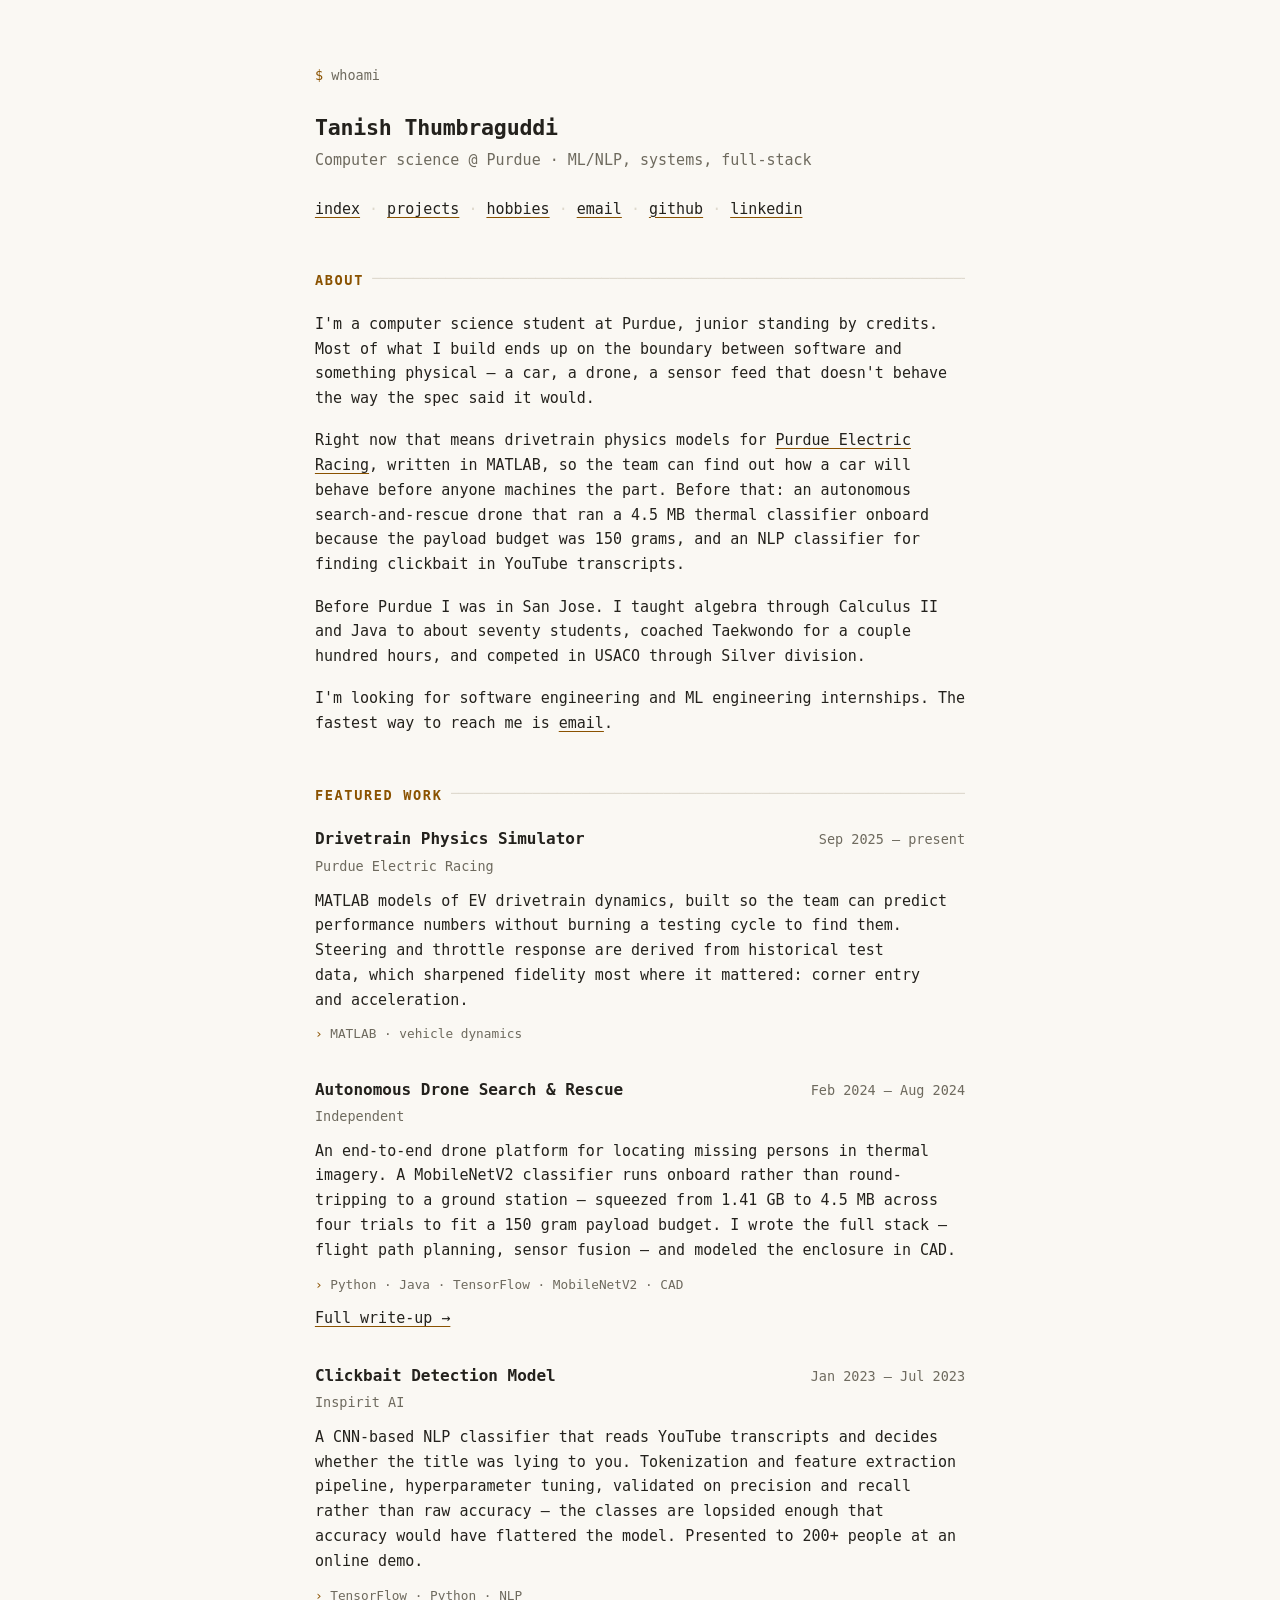
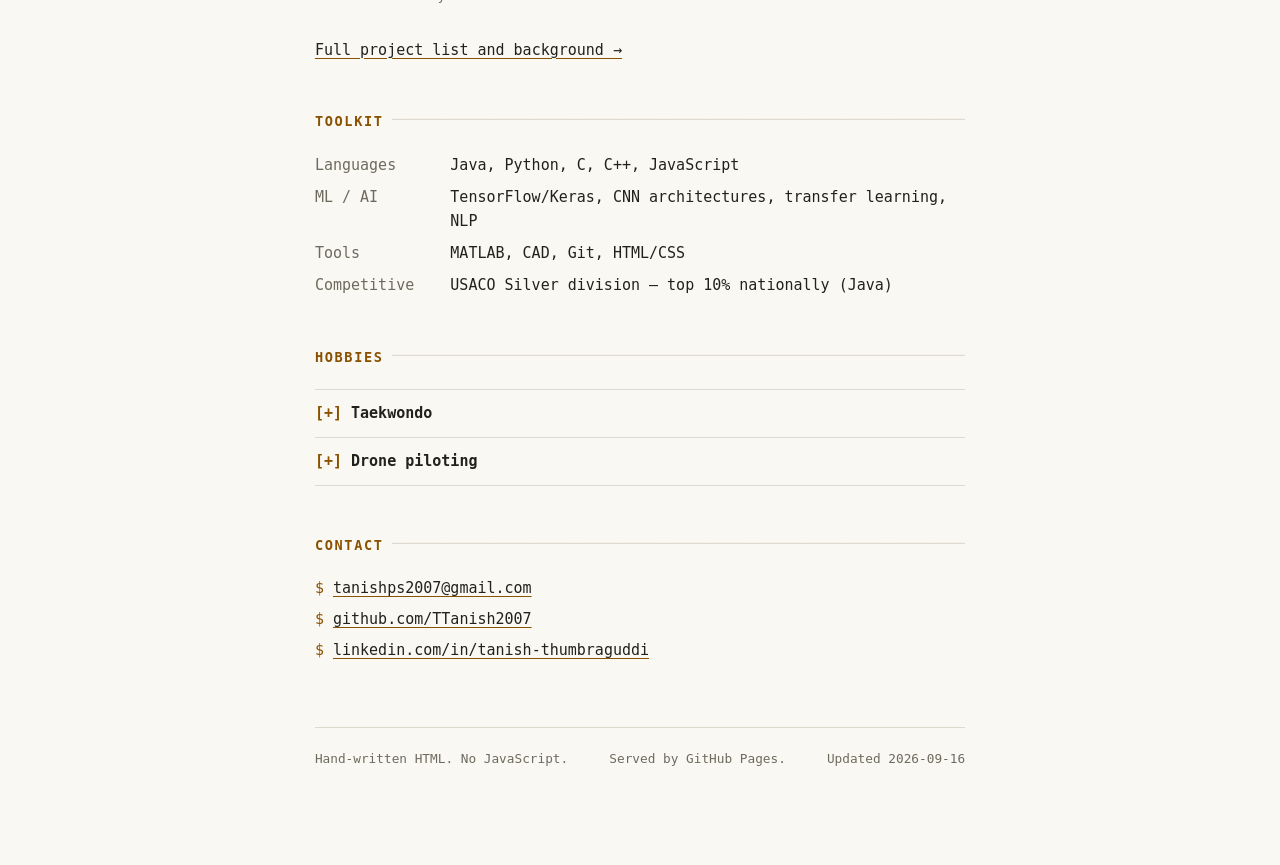
==== index.html @ 8926b072 "Add two drone clips to the Hobbies fold Santa Monica Pier at night and Chico Dam, transcoded from th" ====
<!doctype html>
<html lang="en">
<head>
<meta charset="utf-8">
<meta name="viewport" content="width=device-width, initial-scale=1">
<title>Tanish Thumbraguddi</title>
<meta name="description" content="Computer science student at Purdue. ML/NLP, systems, and full-stack work.">
<meta name="author" content="Tanish Thumbraguddi">
<link rel="stylesheet" href="style.css">
<link rel="icon" href="data:image/svg+xml,<svg xmlns='http://www.w3.org/2000/svg' viewBox='0 0 16 16'><text y='13' font-size='13' font-family='monospace'>%3E</text></svg>">

<meta property="og:type" content="website">
<meta property="og:title" content="Tanish Thumbraguddi">
<meta property="og:description" content="Computer science student at Purdue. ML/NLP, systems, and full-stack work.">
</head>

<body>
<div class="page">

  <p class="prompt"><span class="sigil">$</span> whoami</p>

  <header>
    <h1>Tanish Thumbraguddi</h1>
    <p class="tagline">Computer science @ Purdue &middot; ML/NLP, systems, full-stack</p>

    <nav aria-label="Main">
      <ul>
        <li><a href="/" aria-current="page">index</a></li>
        <li><a href="/projects.html">projects</a></li>
        <li><a href="/#hobbies">hobbies</a></li>
        <li><a href="mailto:tanishps2007@gmail.com">email</a></li>
        <li><a href="https://github.com/TTanish2007" rel="me noopener">github</a></li>
        <li><a href="https://www.linkedin.com/in/tanish-thumbraguddi/" rel="me noopener">linkedin</a></li>
      </ul>
    </nav>
  </header>

  <main>

    <h2>About</h2>

    <p>
      I'm a computer science student at Purdue, junior standing by credits. Most of
      what I build ends up on the boundary between software and something physical —
      a car, a drone, a sensor feed that doesn't behave the way the spec said it would.
    </p>

    <p>
      Right now that means drivetrain physics models for
      <a href="https://purdueelectricracing.com/" rel="noopener">Purdue Electric Racing</a>,
      written in MATLAB, so the team can find out how a car will behave before anyone
      machines the part. Before that: an autonomous search-and-rescue drone that ran a
      4.5&nbsp;MB thermal classifier onboard because the payload budget was 150 grams,
      and an NLP classifier for finding clickbait in YouTube transcripts.
    </p>

    <p>
      Before Purdue I was in San Jose. I taught algebra through Calculus&nbsp;II and Java
      to about seventy students, coached Taekwondo for a couple hundred hours, and
      competed in USACO through Silver division.
    </p>

    <p>
      I'm looking for software engineering and ML engineering internships.
      The fastest way to reach me is
      <a href="mailto:tanishps2007@gmail.com">email</a>.
    </p>

    <h2 id="work">Featured work</h2>

    <div class="entry">
      <div class="entry-head">
        <h3>Drivetrain Physics Simulator</h3>
        <span class="entry-meta"><time datetime="2025-09">Sep 2025</time> &ndash; present</span>
      </div>
      <p class="entry-where">Purdue Electric Racing</p>
      <p>
        MATLAB models of EV drivetrain dynamics, built so the team can predict
        performance numbers without burning a testing cycle to find them. Steering and
        throttle response are derived from historical test data, which sharpened
        fidelity most where it mattered: corner entry and acceleration.
      </p>
      <p class="stack">MATLAB &middot; vehicle dynamics</p>
    </div>

    <div class="entry">
      <div class="entry-head">
        <h3>Autonomous Drone Search &amp; Rescue</h3>
        <span class="entry-meta"><time datetime="2024-02">Feb 2024</time> &ndash; <time datetime="2024-08">Aug 2024</time></span>
      </div>
      <p class="entry-where">Independent</p>
      <p>
        An end-to-end drone platform for locating missing persons in thermal imagery.
        A MobileNetV2 classifier runs onboard rather than round-tripping to a ground
        station — squeezed from 1.41 GB to 4.5 MB across four trials to fit a 150
        gram payload budget. I wrote the full
        stack — flight path planning, sensor fusion — and modeled the enclosure in CAD.
      </p>
      <p class="stack">Python &middot; Java &middot; TensorFlow &middot; MobileNetV2 &middot; CAD</p>
      <p><a href="/drone.html">Full write-up &rarr;</a></p>
    </div>

    <div class="entry">
      <div class="entry-head">
        <h3>Clickbait Detection Model</h3>
        <span class="entry-meta"><time datetime="2023-01">Jan 2023</time> &ndash; <time datetime="2023-07">Jul 2023</time></span>
      </div>
      <p class="entry-where">Inspirit AI</p>
      <p>
        A CNN-based NLP classifier that reads YouTube transcripts and decides whether
        the title was lying to you. Tokenization and feature extraction pipeline,
        hyperparameter tuning, validated on precision and recall rather than raw
        accuracy — the classes are lopsided enough that accuracy would have flattered
        the model. Presented to 200+ people at an online demo.
      </p>
      <p class="stack">TensorFlow &middot; Python &middot; NLP</p>
    </div>

    <p><a href="/projects.html">Full project list and background &rarr;</a></p>

    <h2>Toolkit</h2>

    <dl class="spec">
      <dt>Languages</dt>
      <dd>Java, Python, C, C++, JavaScript</dd>

      <dt>ML / AI</dt>
      <dd>TensorFlow/Keras, CNN architectures, transfer learning, NLP</dd>

      <dt>Tools</dt>
      <dd>MATLAB, CAD, Git, HTML/CSS</dd>

      <dt>Competitive</dt>
      <dd>USACO Silver division &mdash; top 10% nationally (Java)</dd>
    </dl>

    <h2 id="hobbies">Hobbies</h2>

    <details class="fold">
      <summary>Taekwondo</summary>
      <div class="fold-body">
        <p>
          Coached at Vision Martial Arts &mdash; technique instruction and belt
          assessments for 120+ students, around 200 hours on the mat.
        </p>
        <p class="fold-meta">
          Vision Martial Arts &middot;
          <time datetime="2023-09">Sep 2023</time> &ndash;
          <time datetime="2024-01">Jan 2024</time>
        </p>

        <!-- Photo goes here. Drop a web-sized image in assets/ and use:
        <figure>
          <img src="assets/taekwondo.jpg" width="800" height="600" loading="lazy"
               alt="">
        </figure>
        Add a real alt description. Resize to ~800px wide before committing. -->

      </div>
    </details>

    <details class="fold">
      <summary>Drone piloting</summary>
      <div class="fold-body">
        <p>
          I hold an <strong>FAA TRUST</strong> certificate — the Recreational UAS
          Safety Test, which is what US law requires before you fly recreationally.
          Mostly I fly for the footage.
        </p>
        <p>
          It also fed straight into the
          <a href="/drone.html">search-and-rescue payload</a>. Knowing what a drone
          actually does in the air — how it drifts, how quickly a battery goes, how
          much weight changes the handling — made the 150 gram limit on that project
          a real constraint rather than a number in a spec.
        </p>

        <figure>
          <video controls preload="none" playsinline
                 poster="assets/flight-pier.jpg" width="1280" height="720">
            <source src="assets/flight-pier.mp4" type="video/mp4">
            Your browser can't play this video.
            <a href="assets/flight-pier.mp4">Download it instead</a>.
          </video>
          <figcaption>Santa Monica Pier, after dark.</figcaption>
        </figure>

        <figure>
          <video controls preload="none" playsinline
                 poster="assets/flight-reservoir.jpg" width="1280" height="720">
            <source src="assets/flight-reservoir.mp4" type="video/mp4">
            Your browser can't play this video.
            <a href="assets/flight-reservoir.mp4">Download it instead</a>.
          </video>
          <figcaption>Chico Dam &mdash; spillway, then up to the reservoir.</figcaption>
        </figure>

      </div>
    </details>

    <h2>Contact</h2>

    <ul class="bare">
      <li><a href="mailto:tanishps2007@gmail.com">tanishps2007@gmail.com</a></li>
      <li><a href="https://github.com/TTanish2007" rel="me noopener">github.com/TTanish2007</a></li>
      <li><a href="https://www.linkedin.com/in/tanish-thumbraguddi/" rel="me noopener">linkedin.com/in/tanish-thumbraguddi</a></li>
    </ul>

  </main>

  <footer>
    <span>Hand-written HTML. No JavaScript.</span>
    <span>Served by GitHub Pages.</span>
    <span>Updated <time datetime="2026-09-16">2026-09-16</time></span>
  </footer>

</div>
</body>
</html>
---- style.css ----
/* ==================================================================
   tanish thumbraguddi — personal site
   hand-written css. no framework, no build step, no javascript.

   layout notes:
   the whole thing is a fixed character-width column (--measure).
   because the font is monospace, every line wraps on the same
   character boundary, so the page reads like a text file. that
   is the one genuinely good thing about a monospace layout and
   it is worth not breaking. keep all widths in ch units.
   ================================================================== */

:root {
  --bg:      #100f0d;
  --fg:      #d7d3c8;
  --dim:     #7c776b;
  --rule:    #2b2824;
  --accent:  #e0a458;
  --measure: 72ch;
}

/* amber-on-dark by default, paper in light mode. supporting both is
   cheap and it is the difference between a site someone tuned and a
   site someone generated. */
@media (prefers-color-scheme: light) {
  :root {
    --bg:     #faf8f3;
    --fg:     #23211c;
    --dim:    #6e6a5e;
    --rule:   #ded9cd;
    --accent: #8a5200;
  }
}

*,
*::before,
*::after { box-sizing: border-box; }

html {
  /* stop ios from inflating text in landscape and wrecking the grid */
  -webkit-text-size-adjust: 100%;
}

body {
  margin: 0;
  padding: 4rem 2ch 6rem;
  background: var(--bg);
  color: var(--fg);
  font-family: ui-monospace, SFMono-Regular, "SF Mono", Menlo, Consolas,
               "DejaVu Sans Mono", "Liberation Mono", monospace;
  font-size: 15px;
  line-height: 1.65;
  font-variant-ligatures: none;
}

.page {
  max-width: var(--measure);
  margin: 0 auto;
}

/* ---- prompt line ------------------------------------------------ */
/* used exactly once, at the top of the page. it is a label, not a
   simulation: nothing types itself, nothing blinks, you cannot enter
   commands into it. the moment it pretends to be interactive it stops
   being a design and starts being a costume. */

.prompt {
  color: var(--dim);
  margin: 0 0 1.75rem;
  font-size: 0.9em;
}

.prompt .sigil { color: var(--accent); }

/* ---- header ----------------------------------------------------- */

header h1 {
  font-size: 1.35rem;
  font-weight: 700;
  line-height: 1.3;
  margin: 0;
  letter-spacing: -0.01em;
}

.tagline {
  color: var(--dim);
  margin: 0.35rem 0 0;
}

nav {
  margin: 1.5rem 0 0;
}

nav a + a { margin-left: 0;}

nav ul {
  list-style: none;
  margin: 0;
  padding: 0;
  display: flex;
  flex-wrap: wrap;
  gap: 0 1ch;
}

nav li:not(:last-child)::after {
  content: "·";
  color: var(--rule);
  margin-left: 1ch;
}

nav [aria-current="page"] {
  color: var(--fg);
  text-decoration-color: var(--accent);
}

/* ---- section rules ---------------------------------------------- */
/* a heading followed by dashes that run to the end of the column.
   the dashes are real characters clipped by overflow, so they land on
   the monospace grid instead of floating above it like a css border. */

/* Anchored headings (#hobbies, #work) shouldn't land flush against the
   top of the viewport when jumped to. */
h2[id] { scroll-margin-top: 2rem; }

h2 {
  display: flex;
  align-items: baseline;
  gap: 1ch;
  margin: 3rem 0 1.25rem;
  font-size: 0.85rem;
  font-weight: 700;
  letter-spacing: 0.12em;
  text-transform: uppercase;
  color: var(--accent);
  /* The heading text is an anonymous flex item, so it can't be given
     flex-shrink:0 directly. Without nowrap the dashes win the space
     fight and a two-word heading breaks across lines, stranding the
     second word underneath the rule. */
  white-space: nowrap;
}

h2::after {
  content: "────────────────────────────────────────────────────────────────────────────────";
  flex: 1 1 auto;
  min-width: 0;
  overflow: hidden;
  white-space: nowrap;
  color: var(--rule);
  letter-spacing: 0;
  /* nudge the dashes onto the cap-height of the heading text */
  transform: translateY(-0.15em);
}

h3 {
  font-size: 1rem;
  font-weight: 700;
  margin: 0;
}

/* ---- text ------------------------------------------------------- */

p {
  margin: 0 0 1.1rem;
  text-wrap: pretty;
}

p:last-child { margin-bottom: 0; }

a {
  color: inherit;
  text-decoration: underline;
  text-decoration-color: var(--accent);
  text-underline-offset: 0.2em;
  text-decoration-thickness: 1px;
}

a:hover {
  color: var(--accent);
}

a:focus-visible {
  outline: 2px solid var(--accent);
  outline-offset: 2px;
  text-decoration: none;
}

strong { font-weight: 700; }

.dim { color: var(--dim); }

/* ---- entries (projects, jobs, schools) -------------------------- */
/* title on the left, dates flush right on the same baseline. on a
   narrow screen they stack instead of colliding. */

.entry { margin: 0 0 2rem; }
.entry:last-child { margin-bottom: 0; }

.entry-head {
  display: flex;
  flex-wrap: wrap;
  align-items: baseline;
  justify-content: space-between;
  gap: 0 2ch;
}

.entry-meta {
  color: var(--dim);
  font-size: 0.9em;
  white-space: nowrap;
}

.entry-where {
  color: var(--dim);
  margin: 0.15rem 0 0.6rem;
  font-size: 0.9em;
}

.entry p { margin-bottom: 0.7rem; }

.stack {
  color: var(--dim);
  font-size: 0.85em;
  margin-top: 0.6rem;
}

.stack::before {
  content: "› ";
  color: var(--accent);
}

/* ---- plain lists ------------------------------------------------ */

ul.bare {
  list-style: none;
  margin: 0;
  padding: 0;
}

ul.bare li {
  margin-bottom: 0.4rem;
  padding-left: 3ch;
  text-indent: -3ch;
}

ul.bare li::before {
  content: "$ ";
  color: var(--accent);
}

/* skills: label column + value, aligned on the character grid */
.spec {
  margin: 0;
  display: grid;
  grid-template-columns: 14ch 1fr;
  gap: 0.45rem 1ch;
}

.spec dt { color: var(--dim); }
.spec dd { margin: 0; }

@media (max-width: 34rem) {
  .spec {
    grid-template-columns: 1fr;
    gap: 0 0;
  }
  .spec dd { margin-bottom: 0.8rem; }
}

/* ---- folds ------------------------------------------------------ */
/* Native <details>. The only interactive element HTML gives you without
   JavaScript, which is why the site can expand things and still ship
   zero script.

   Both markers are four characters wide — "[+] " and "[-] " — so the
   heading text does not shift sideways when a row opens. That is the
   whole reason for choosing brackets over a triangle here. */

details.fold {
  border-bottom: 1px solid var(--rule);
}

details.fold:first-of-type {
  border-top: 1px solid var(--rule);
}

details.fold > summary {
  cursor: pointer;
  padding: 0.7rem 0;
  font-weight: 700;
  /* Remove the default disclosure triangle in every engine. */
  list-style: none;
}

details.fold > summary::-webkit-details-marker { display: none; }
details.fold > summary::marker { content: ""; }

details.fold > summary::before {
  content: "[+] ";
  color: var(--accent);
  font-weight: 700;
}

details.fold[open] > summary::before { content: "[-] "; }

details.fold > summary:hover { color: var(--accent); }

details.fold > summary:focus-visible {
  outline: 2px solid var(--accent);
  outline-offset: 2px;
}

.fold-body {
  padding: 0 0 1.1rem 4ch;   /* line up under the text, past the marker */
}

.fold-body > :last-child { margin-bottom: 0; }

.fold-meta {
  color: var(--dim);
  font-size: 0.85em;
  margin-top: 0.5rem;
}

@media (max-width: 34rem) {
  .fold-body { padding-left: 0; }
}

/* ---- tables ----------------------------------------------------- */
/* Wide tables scroll inside their own box rather than making the
   whole page scroll sideways on a phone. */

.tablewrap {
  overflow-x: auto;
  margin: 1.5rem 0;
}

table {
  border-collapse: collapse;
  width: 100%;
  font-size: 0.9em;
  white-space: nowrap;
}

th, td {
  text-align: left;
  padding: 0.4rem 2ch 0.4rem 0;
  border-bottom: 1px solid var(--rule);
}

th {
  color: var(--accent);
  font-weight: 700;
  font-size: 0.85em;
  letter-spacing: 0.06em;
  text-transform: uppercase;
}

tbody tr:last-child td { border-bottom: none; }

td.num { font-variant-numeric: tabular-nums; }

/* ---- figures ---------------------------------------------------- */

figure {
  margin: 1.75rem 0;
}

figure img {
  display: block;
  width: 100%;
  height: auto;
  border: 1px solid var(--rule);
}

/* The raw sensor frame is 32x24. Scaling it smoothly would be a lie
   about how much detail is there — nearest-neighbour keeps every
   pixel a pixel, which is the whole point of showing it. */
figure img.pixelated {
  image-rendering: pixelated;
  width: 192px;
  max-width: 100%;
}

figure video {
  display: block;
  width: 100%;
  height: auto;
  border: 1px solid var(--rule);
  background: #000;
}

figcaption {
  margin-top: 0.6rem;
  color: var(--dim);
  font-size: 0.85em;
  line-height: 1.55;
}

figcaption::before {
  content: "# ";
  color: var(--accent);
}

.figpair {
  display: grid;
  grid-template-columns: 1fr 1fr;
  gap: 1.25rem 2ch;
  margin: 1.75rem 0;
}

.figpair figure { margin: 0; }

@media (max-width: 34rem) {
  .figpair { grid-template-columns: 1fr; }
}

/* ---- footer ----------------------------------------------------- */

footer {
  margin-top: 4rem;
  padding-top: 1.25rem;
  border-top: 1px solid var(--rule);
  color: var(--dim);
  font-size: 0.85em;
  display: flex;
  flex-wrap: wrap;
  justify-content: space-between;
  gap: 0.5rem 2ch;
}

/* ---- 404 -------------------------------------------------------- */

.notfound-code {
  color: var(--accent);
  font-size: 1.35rem;
  font-weight: 700;
  margin: 0 0 0.75rem;
}

/* ---- narrow screens --------------------------------------------- */

@media (max-width: 34rem) {
  body {
    padding: 2.5rem 2ch 4rem;
    font-size: 14px;
  }
  .entry-meta { white-space: normal; }
}

/* ---- respect the setting ---------------------------------------- */

@media (prefers-reduced-motion: reduce) {
  * { animation: none !important; transition: none !important; }
}

/* ---- print ------------------------------------------------------ */

@media print {
  :root {
    --bg: #fff;
    --fg: #000;
    --dim: #444;
    --rule: #bbb;
    --accent: #000;
  }
  body { padding: 0; font-size: 11pt; }
  nav, footer, .prompt { display: none; }
  a { text-decoration: none; }
}
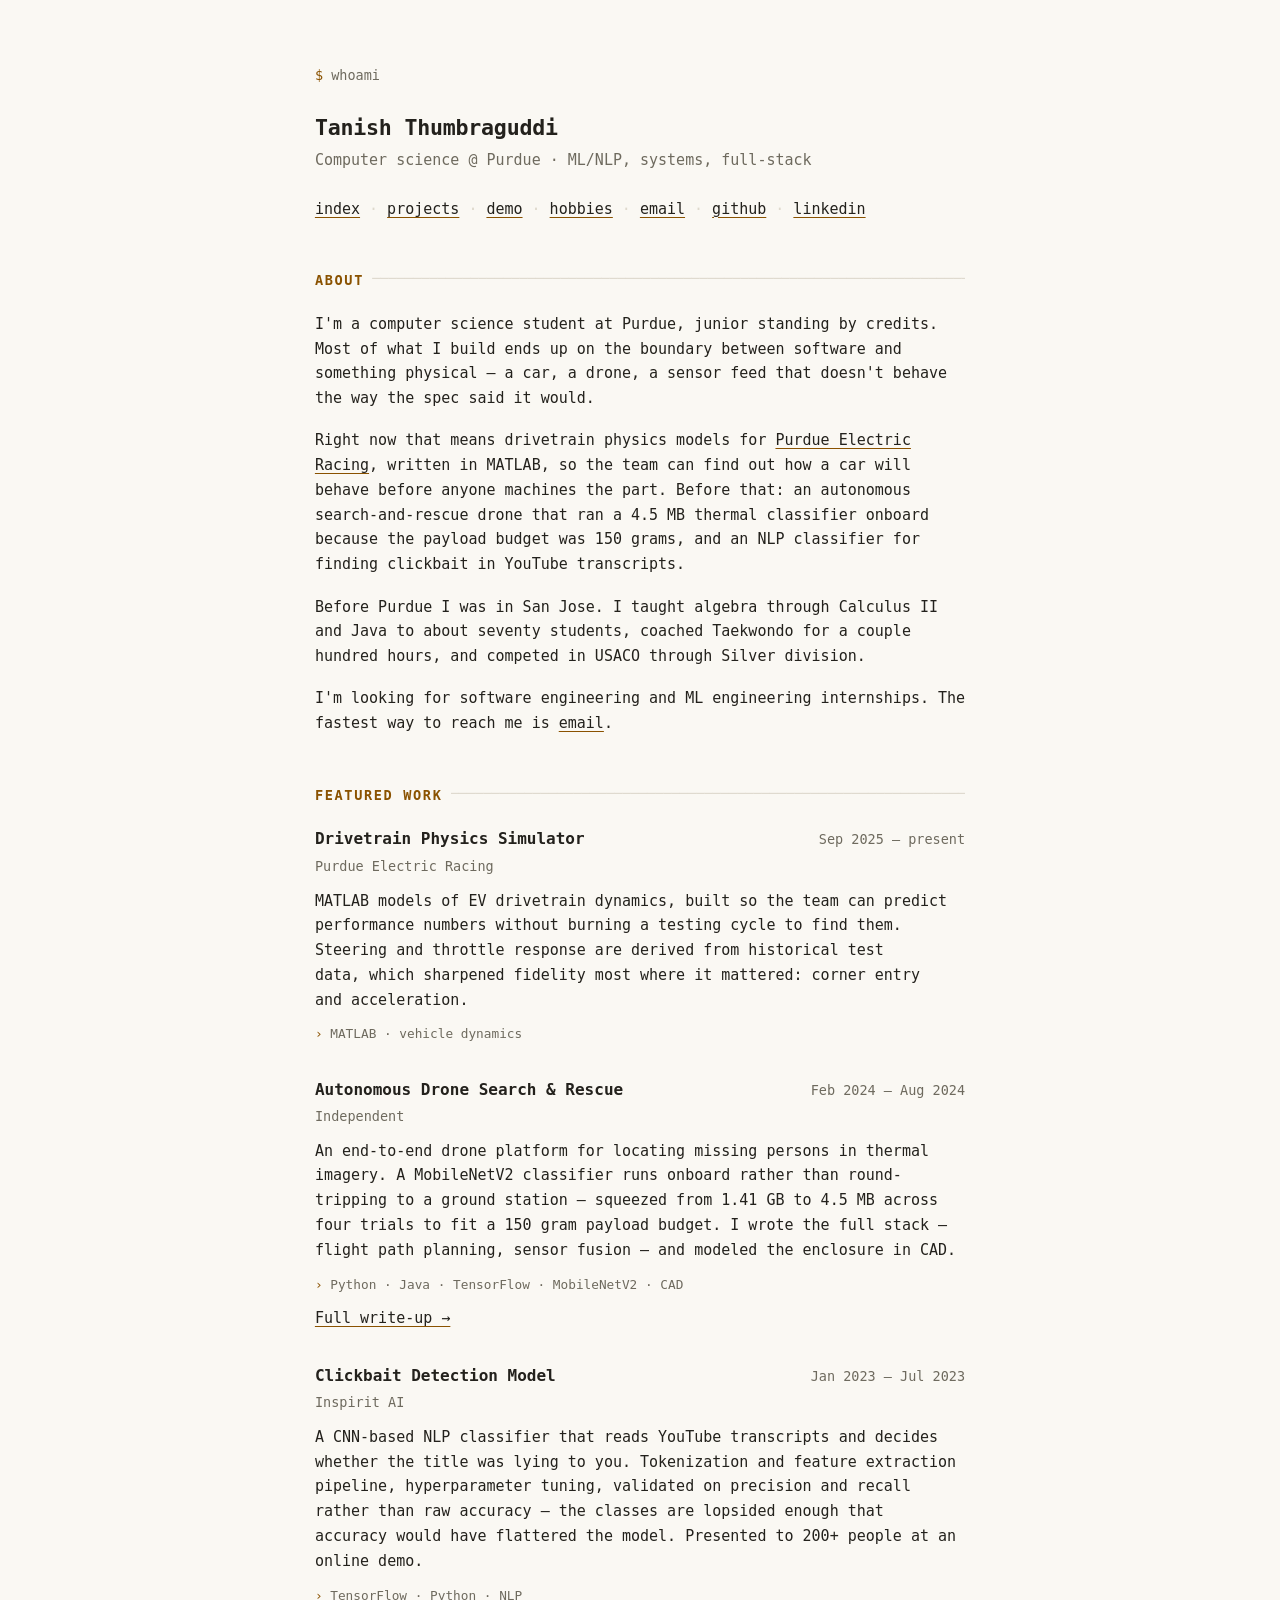
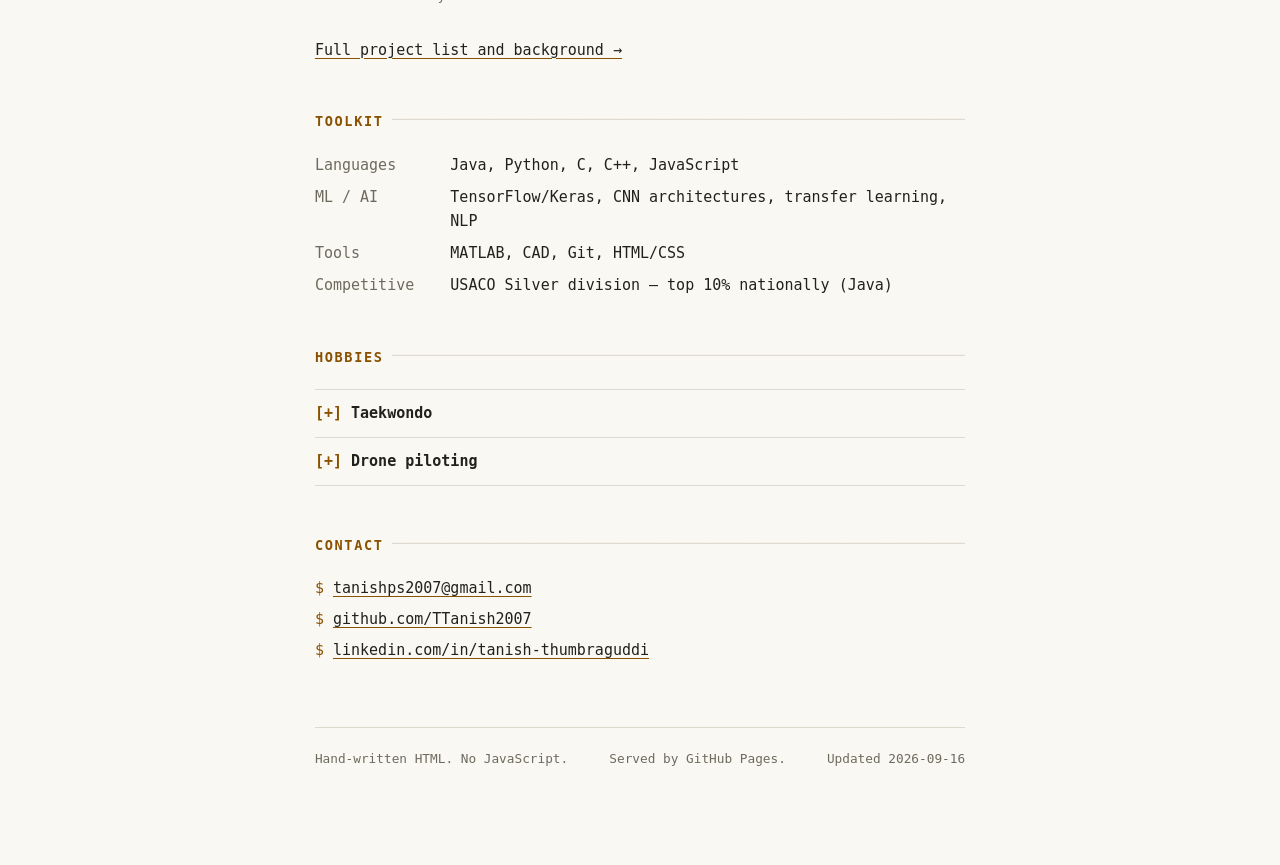
==== commit b363a753: "Add demo to the site navigation Sits after projects, before hobbies: index · projects · demo · hobbi" ====
--- a/index.html
+++ b/index.html
@@ -27,6 +27,7 @@
       <ul>
         <li><a href="/" aria-current="page">index</a></li>
         <li><a href="/projects.html">projects</a></li>
+        <li><a href="/demo.html">demo</a></li>
         <li><a href="/#hobbies">hobbies</a></li>
         <li><a href="mailto:tanishps2007@gmail.com">email</a></li>
         <li><a href="https://github.com/TTanish2007" rel="me noopener">github</a></li>
--- a/style.css
+++ b/style.css
@@ -414,6 +414,124 @@
   .figpair { grid-template-columns: 1fr; }
 }
 
+/* ---- demo page -------------------------------------------------- */
+
+.demo-tiles {
+  display: grid;
+  grid-template-columns: 1fr 1fr;
+  gap: 1.25rem 2ch;
+  margin: 0 0 1rem;
+}
+
+.demo-tile {
+  display: block;
+  padding: 0;
+  border: 1px solid var(--rule);
+  background: none;
+  color: inherit;
+  font: inherit;
+  cursor: pointer;
+  text-align: left;
+}
+
+.demo-tile img { display: block; width: 100%; height: auto; }
+
+.demo-tile-label {
+  display: block;
+  padding: 0.5rem 1ch;
+  font-size: 0.85em;
+}
+
+.demo-tile[aria-pressed="true"] {
+  border-color: var(--accent);
+  box-shadow: inset 0 0 0 1px var(--accent);
+}
+
+.demo-tile:focus-visible,
+.demo-region:focus-visible,
+.demo-run:focus-visible {
+  outline: 2px solid var(--accent);
+  outline-offset: 2px;
+}
+
+.demo-regions {
+  display: flex;
+  flex-wrap: wrap;
+  gap: 1ch;
+  margin-bottom: 1.5rem;
+}
+
+.demo-region,
+.demo-run {
+  font: inherit;
+  cursor: pointer;
+  background: none;
+  color: inherit;
+  border: 1px solid var(--rule);
+  padding: 0.45rem 2ch;
+}
+
+.demo-region[aria-pressed="true"] {
+  border-color: var(--accent);
+  color: var(--accent);
+}
+
+.demo-region:hover, .demo-run:hover { border-color: var(--accent); }
+
+.demo-run {
+  border-color: var(--accent);
+  color: var(--accent);
+  font-weight: 700;
+}
+
+.demo-run[disabled] { opacity: 0.5; cursor: wait; }
+
+.demo-status { color: var(--dim); font-size: 0.85em; margin-left: 2ch; }
+
+.demo-out {
+  display: grid;
+  grid-template-columns: 224px 1fr;
+  gap: 1.5rem 3ch;
+  align-items: start;
+}
+
+.demo-input { margin: 0; }
+.demo-input canvas {
+  display: block;
+  width: 224px;
+  max-width: 100%;
+  height: auto;
+  border: 1px solid var(--rule);
+  background: #000;
+}
+
+/* Probability bars drawn with block characters, so they sit on the same
+   grid as everything else instead of being a separate visual language. */
+.demo-bars { margin-bottom: 1rem; }
+
+.demo-bar {
+  display: flex;
+  flex-wrap: wrap;
+  gap: 0 1ch;
+  color: var(--dim);
+  font-size: 0.9em;
+  line-height: 1.9;
+}
+
+.demo-bar.is-top { color: var(--fg); }
+.demo-bar.is-top .demo-bar-track { color: var(--accent); }
+
+.demo-bar-label { flex: 0 0 13ch; }
+.demo-bar-track { letter-spacing: -0.05em; white-space: nowrap; }
+.demo-bar-pct   { flex: 0 0 7ch; text-align: right; font-variant-numeric: tabular-nums; }
+
+.demo-verdict { margin: 0; }
+
+@media (max-width: 34rem) {
+  .demo-tiles, .demo-out { grid-template-columns: 1fr; }
+  .demo-bar-label { flex-basis: 100%; }
+}
+
 /* ---- footer ----------------------------------------------------- */
 
 footer {
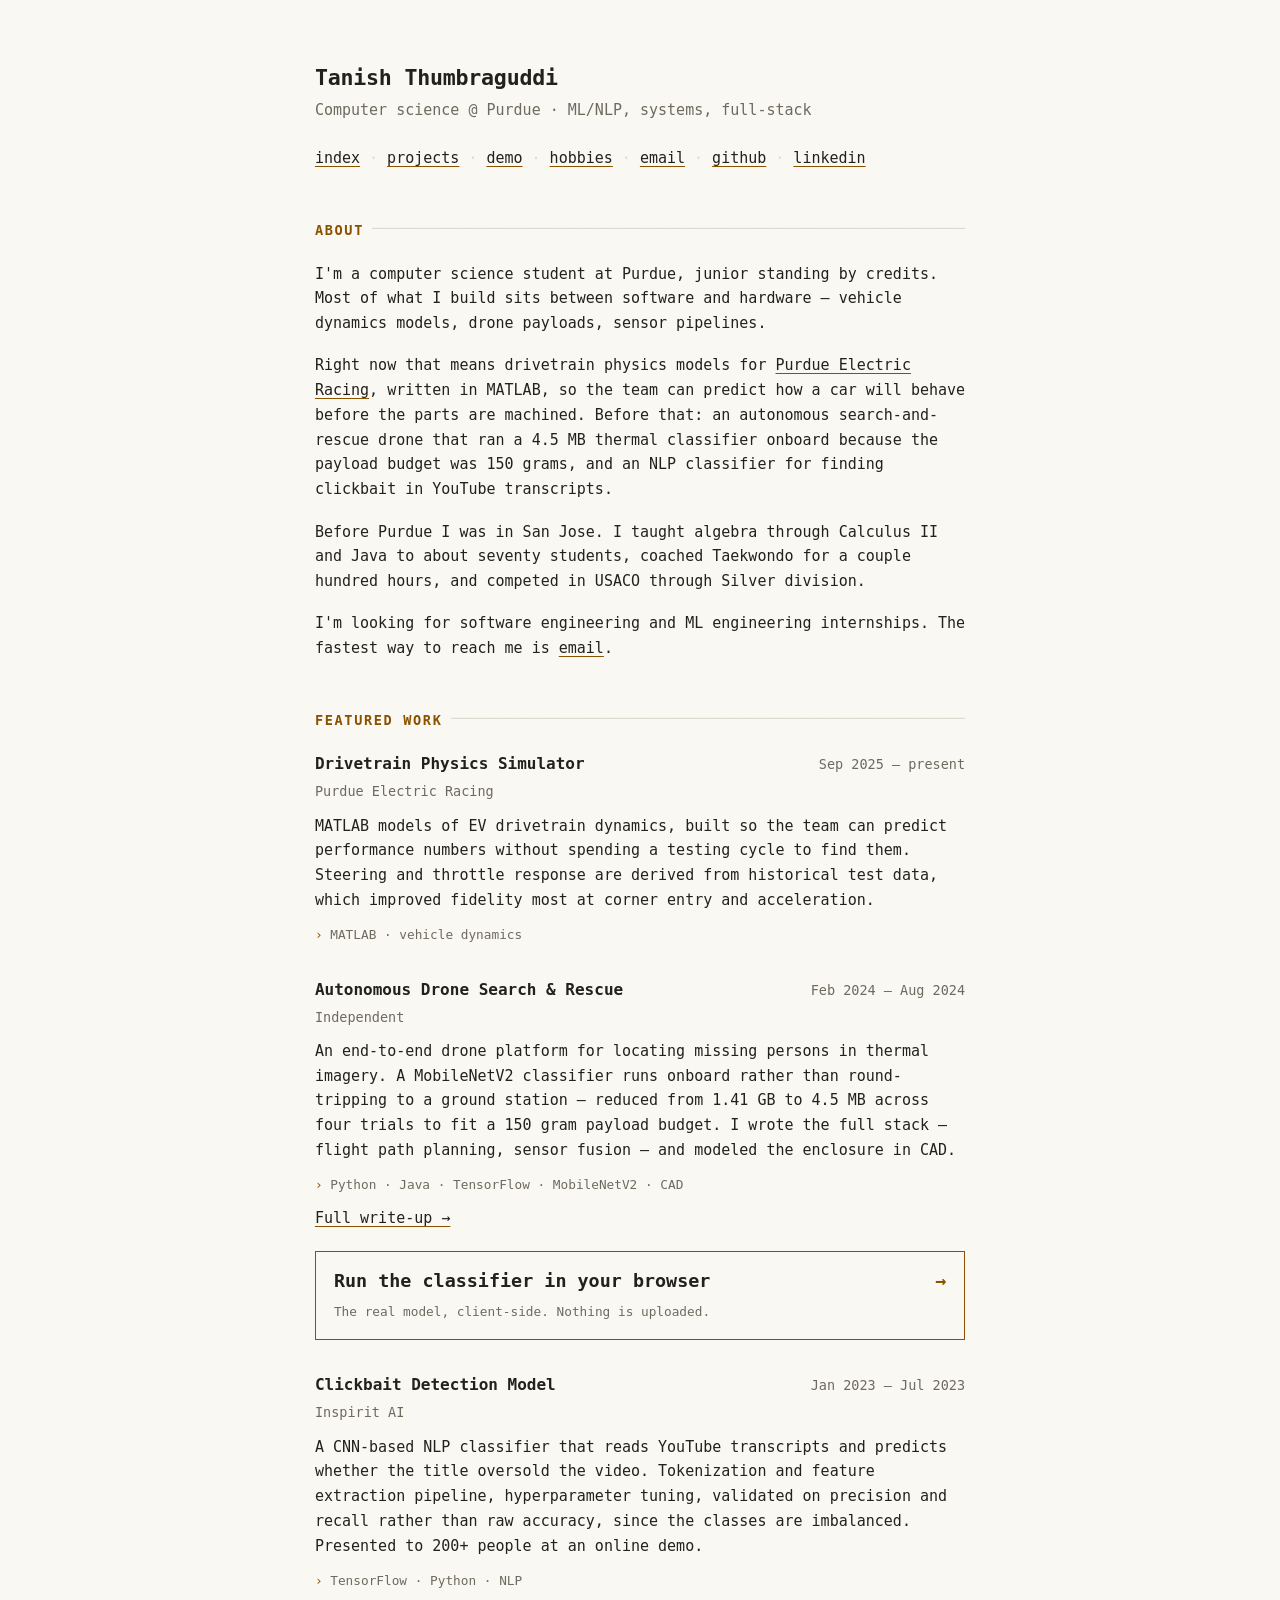
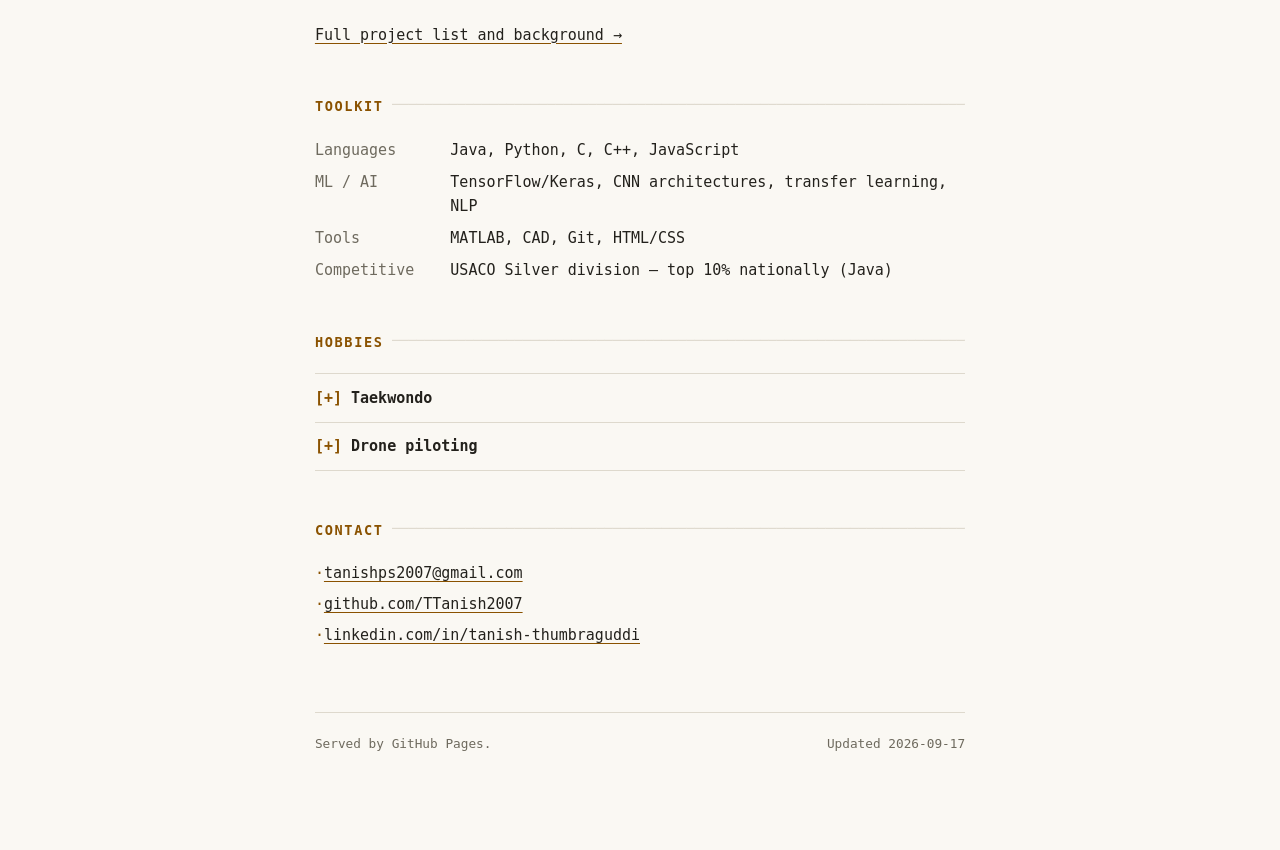
==== commit 5db721ba: "Promote the browser demo link and plain out the prose The demo link was a sentence inside a paragrap" ====
--- a/index.html
+++ b/index.html
@@ -16,8 +16,6 @@
 
 <body>
 <div class="page">
-
-  <p class="prompt"><span class="sigil">$</span> whoami</p>
 
   <header>
     <h1>Tanish Thumbraguddi</h1>
@@ -42,15 +40,15 @@
 
     <p>
       I'm a computer science student at Purdue, junior standing by credits. Most of
-      what I build ends up on the boundary between software and something physical —
-      a car, a drone, a sensor feed that doesn't behave the way the spec said it would.
+      what I build sits between software and hardware — vehicle dynamics models,
+      drone payloads, sensor pipelines.
     </p>
 
     <p>
       Right now that means drivetrain physics models for
       <a href="https://purdueelectricracing.com/" rel="noopener">Purdue Electric Racing</a>,
-      written in MATLAB, so the team can find out how a car will behave before anyone
-      machines the part. Before that: an autonomous search-and-rescue drone that ran a
+      written in MATLAB, so the team can predict how a car will behave before the
+      parts are machined. Before that: an autonomous search-and-rescue drone that ran a
       4.5&nbsp;MB thermal classifier onboard because the payload budget was 150 grams,
       and an NLP classifier for finding clickbait in YouTube transcripts.
     </p>
@@ -77,9 +75,9 @@
       <p class="entry-where">Purdue Electric Racing</p>
       <p>
         MATLAB models of EV drivetrain dynamics, built so the team can predict
-        performance numbers without burning a testing cycle to find them. Steering and
-        throttle response are derived from historical test data, which sharpened
-        fidelity most where it mattered: corner entry and acceleration.
+        performance numbers without spending a testing cycle to find them. Steering
+        and throttle response are derived from historical test data, which improved
+        fidelity most at corner entry and acceleration.
       </p>
       <p class="stack">MATLAB &middot; vehicle dynamics</p>
     </div>
@@ -93,12 +91,17 @@
       <p>
         An end-to-end drone platform for locating missing persons in thermal imagery.
         A MobileNetV2 classifier runs onboard rather than round-tripping to a ground
-        station — squeezed from 1.41 GB to 4.5 MB across four trials to fit a 150
+        station — reduced from 1.41 GB to 4.5 MB across four trials to fit a 150
         gram payload budget. I wrote the full
         stack — flight path planning, sensor fusion — and modeled the enclosure in CAD.
       </p>
       <p class="stack">Python &middot; Java &middot; TensorFlow &middot; MobileNetV2 &middot; CAD</p>
       <p><a href="/drone.html">Full write-up &rarr;</a></p>
+
+      <a class="cta" href="/demo.html">
+        <span class="cta-title">Run the classifier in your browser</span>
+        <span class="cta-note">The real model, client-side. Nothing is uploaded.</span>
+      </a>
     </div>
 
     <div class="entry">
@@ -108,11 +111,11 @@
       </div>
       <p class="entry-where">Inspirit AI</p>
       <p>
-        A CNN-based NLP classifier that reads YouTube transcripts and decides whether
-        the title was lying to you. Tokenization and feature extraction pipeline,
-        hyperparameter tuning, validated on precision and recall rather than raw
-        accuracy — the classes are lopsided enough that accuracy would have flattered
-        the model. Presented to 200+ people at an online demo.
+        A CNN-based NLP classifier that reads YouTube transcripts and predicts
+        whether the title oversold the video. Tokenization and feature extraction
+        pipeline, hyperparameter tuning, validated on precision and recall rather
+        than raw accuracy, since the classes are imbalanced. Presented to 200+ people
+        at an online demo.
       </p>
       <p class="stack">TensorFlow &middot; Python &middot; NLP</p>
     </div>
@@ -173,7 +176,7 @@
           <a href="/drone.html">search-and-rescue payload</a>. Knowing what a drone
           actually does in the air — how it drifts, how quickly a battery goes, how
           much weight changes the handling — made the 150 gram limit on that project
-          a real constraint rather than a number in a spec.
+          concrete.
         </p>
 
         <figure>
@@ -210,9 +213,8 @@
   </main>
 
   <footer>
-    <span>Hand-written HTML. No JavaScript.</span>
     <span>Served by GitHub Pages.</span>
-    <span>Updated <time datetime="2026-09-16">2026-09-16</time></span>
+    <span>Updated <time datetime="2026-09-17">2026-09-17</time></span>
   </footer>
 
 </div>
--- a/style.css
+++ b/style.css
@@ -1,13 +1,12 @@
 /* ==================================================================
    tanish thumbraguddi — personal site
-   hand-written css. no framework, no build step, no javascript.
+   hand-written css. no framework, no build step.
 
    layout notes:
    the whole thing is a fixed character-width column (--measure).
    because the font is monospace, every line wraps on the same
-   character boundary, so the page reads like a text file. that
-   is the one genuinely good thing about a monospace layout and
-   it is worth not breaking. keep all widths in ch units.
+   character boundary, so the page reads like a text file. keep all
+   widths in ch units.
    ================================================================== */
 
 :root {
@@ -19,9 +18,7 @@
   --measure: 72ch;
 }
 
-/* amber-on-dark by default, paper in light mode. supporting both is
-   cheap and it is the difference between a site someone tuned and a
-   site someone generated. */
+/* amber-on-dark by default, paper in light mode. */
 @media (prefers-color-scheme: light) {
   :root {
     --bg:     #faf8f3;
@@ -58,20 +55,6 @@
   margin: 0 auto;
 }
 
-/* ---- prompt line ------------------------------------------------ */
-/* used exactly once, at the top of the page. it is a label, not a
-   simulation: nothing types itself, nothing blinks, you cannot enter
-   commands into it. the moment it pretends to be interactive it stops
-   being a design and starts being a costume. */
-
-.prompt {
-  color: var(--dim);
-  margin: 0 0 1.75rem;
-  font-size: 0.9em;
-}
-
-.prompt .sigil { color: var(--accent); }
-
 /* ---- header ----------------------------------------------------- */
 
 header h1 {
@@ -188,6 +171,61 @@
 
 .dim { color: var(--dim); }
 
+/* ---- call to action --------------------------------------------- */
+/* A link that should not be findable only by reading the paragraph it
+   sits in. Full column width, accent border, inverts on hover. */
+
+.cta {
+  display: block;
+  margin: 2rem 0;
+  padding: 1.1rem 2ch;
+  border: 1px solid var(--accent);
+  color: var(--fg);
+  text-decoration: none;
+}
+
+.cta-title {
+  display: flex;
+  align-items: baseline;
+  justify-content: space-between;
+  gap: 2ch;
+  font-size: 1.15rem;
+  font-weight: 700;
+  line-height: 1.35;
+}
+
+.cta-title::after {
+  content: "\2192";          /* → */
+  color: var(--accent);
+  flex: 0 0 auto;
+}
+
+.cta-note {
+  display: block;
+  margin-top: 0.4rem;
+  color: var(--dim);
+  font-size: 0.85em;
+}
+
+.cta:hover,
+.cta:focus-visible {
+  background: var(--accent);
+  color: var(--bg);
+}
+
+.cta:hover .cta-title::after,
+.cta:focus-visible .cta-title::after,
+.cta:hover .cta-note,
+.cta:focus-visible .cta-note {
+  color: var(--bg);
+}
+
+.entry .cta { margin: 1.25rem 0 0; }
+
+@media (max-width: 34rem) {
+  .cta-title { font-size: 1.02rem; }
+}
+
 /* ---- entries (projects, jobs, schools) -------------------------- */
 /* title on the left, dates flush right on the same baseline. on a
    narrow screen they stack instead of colliding. */
@@ -243,7 +281,7 @@
 }
 
 ul.bare li::before {
-  content: "$ ";
+  content: "\00b7 ";         /* · */
   color: var(--accent);
 }
 
@@ -267,9 +305,7 @@
 }
 
 /* ---- folds ------------------------------------------------------ */
-/* Native <details>. The only interactive element HTML gives you without
-   JavaScript, which is why the site can expand things and still ship
-   zero script.
+/* Native <details>: expandable sections with no script.
 
    Both markers are four characters wide — "[+] " and "[-] " — so the
    heading text does not shift sideways when a row opens. That is the
@@ -372,9 +408,9 @@
   border: 1px solid var(--rule);
 }
 
-/* The raw sensor frame is 32x24. Scaling it smoothly would be a lie
-   about how much detail is there — nearest-neighbour keeps every
-   pixel a pixel, which is the whole point of showing it. */
+/* The raw sensor frame is 32x24. Nearest-neighbour keeps every pixel a
+   pixel, so the image does not imply more detail than the sensor
+   captured. */
 figure img.pixelated {
   image-rendering: pixelated;
   width: 192px;
@@ -506,7 +542,7 @@
 }
 
 /* Probability bars drawn with block characters, so they sit on the same
-   grid as everything else instead of being a separate visual language. */
+   character grid as everything else. */
 .demo-bars { margin-bottom: 1rem; }
 
 .demo-bar {
@@ -582,6 +618,7 @@
     --accent: #000;
   }
   body { padding: 0; font-size: 11pt; }
-  nav, footer, .prompt { display: none; }
+  nav, footer { display: none; }
+  .cta { border-color: #000; }
   a { text-decoration: none; }
 }
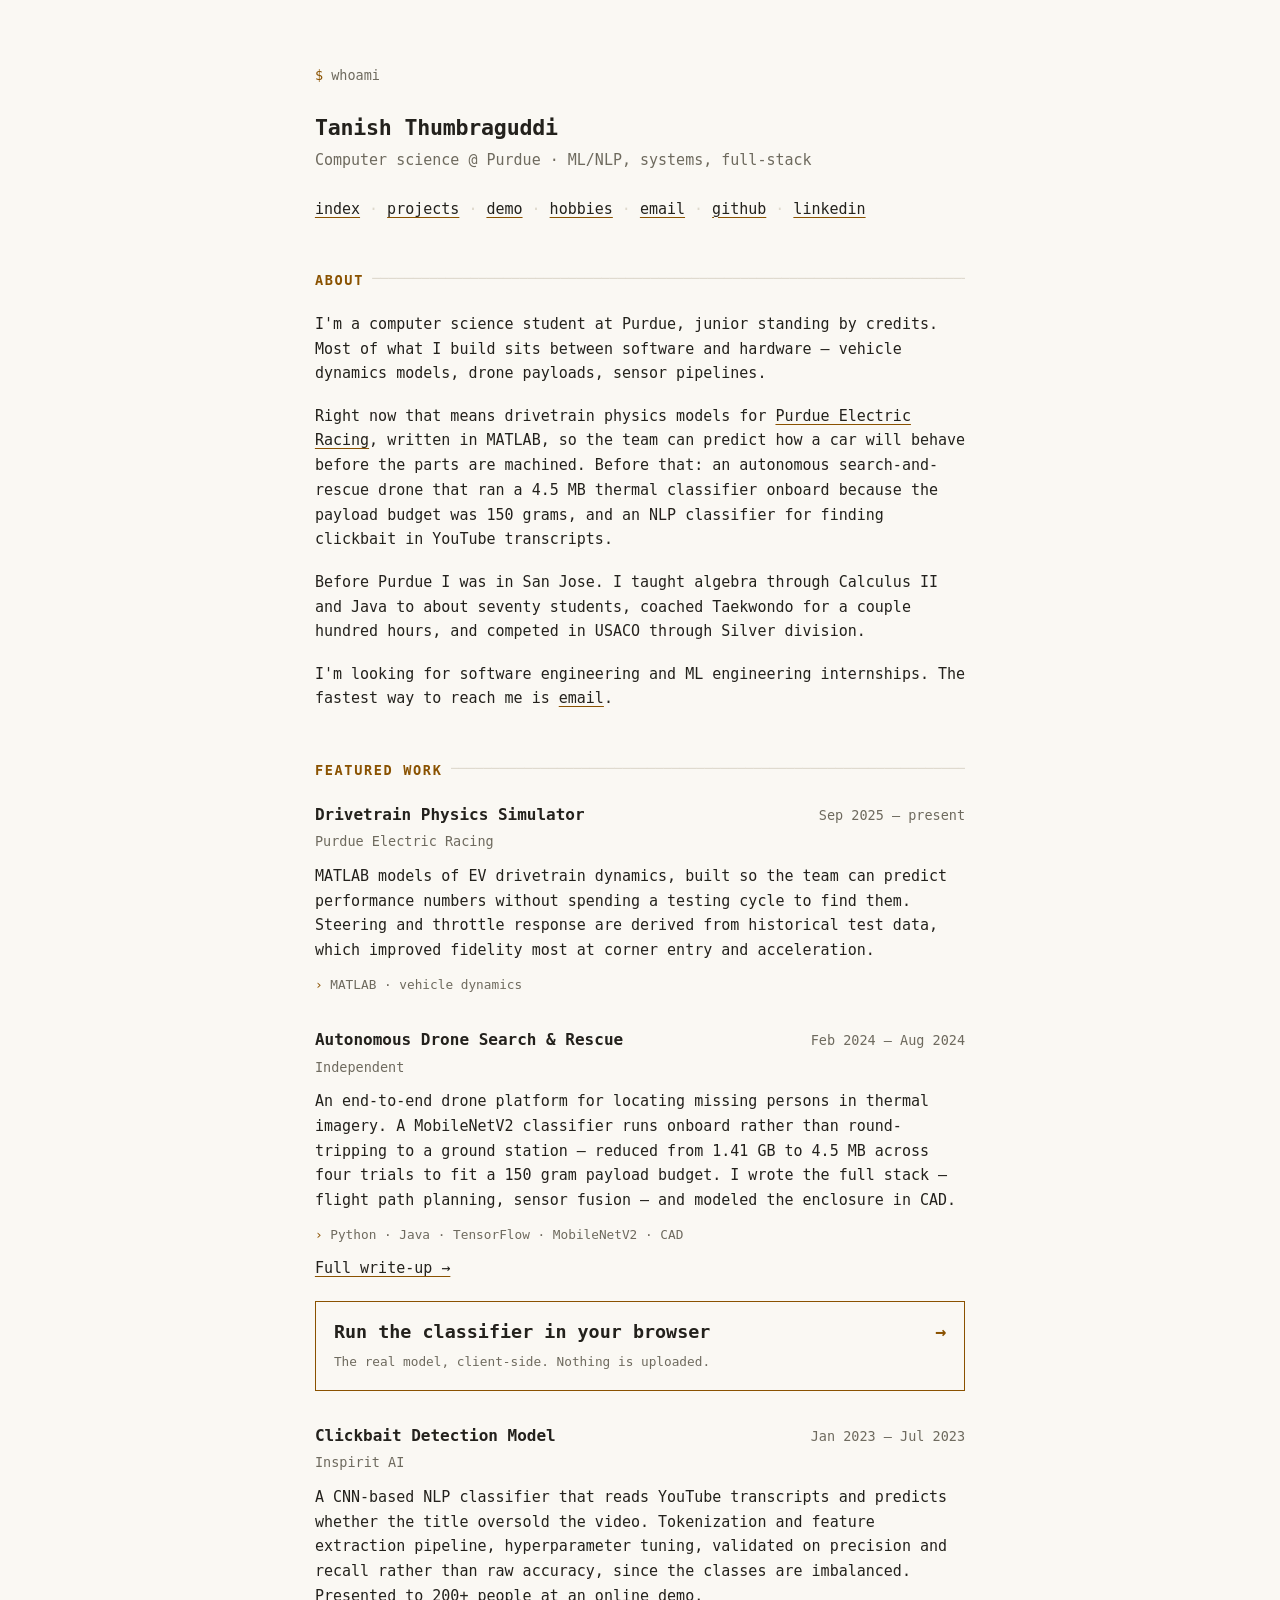
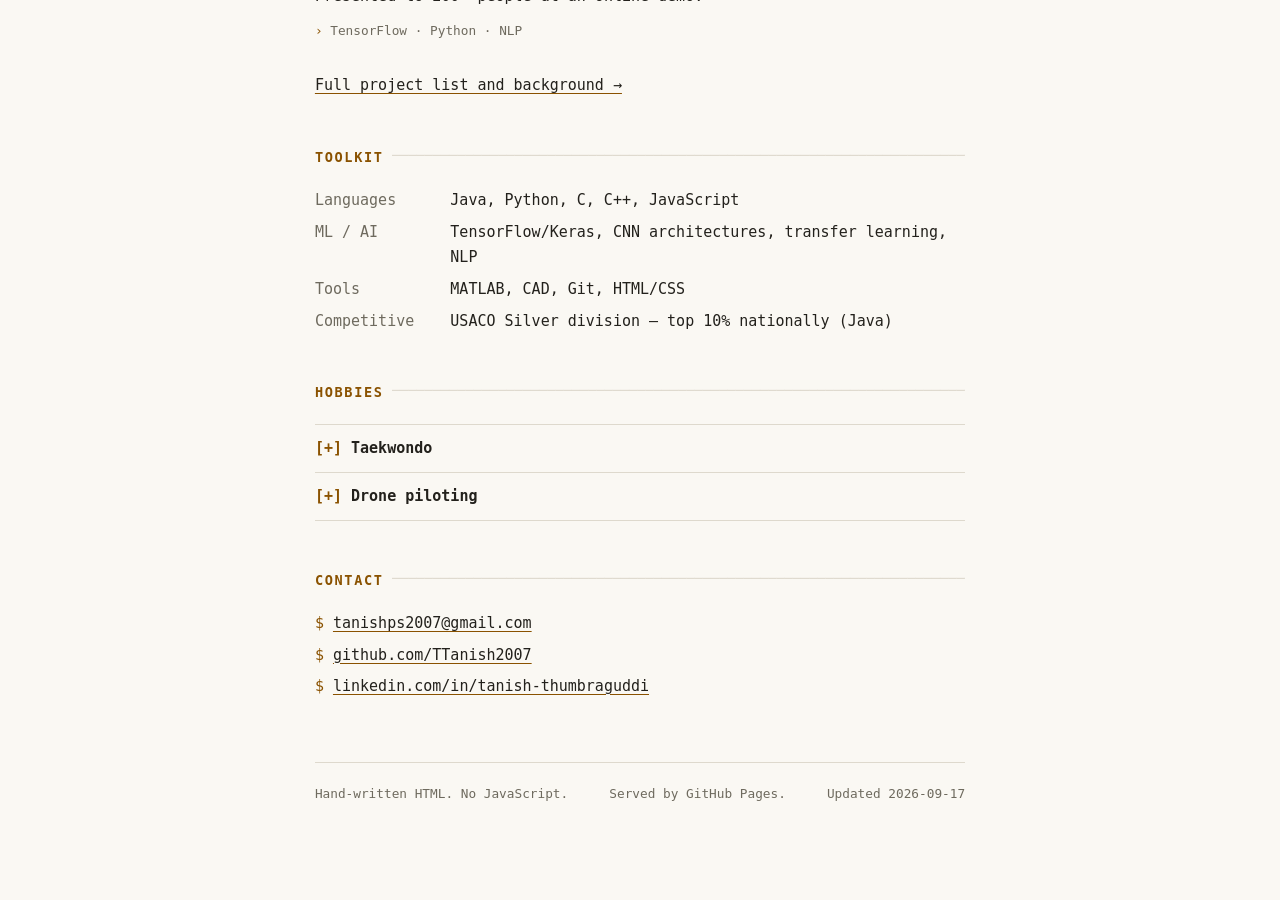
==== commit 69b2592d: "Put the terminal prompts and footer lines back Keeps the site's voice — the shell prompt at the top " ====
--- a/index.html
+++ b/index.html
@@ -16,6 +16,8 @@
 
 <body>
 <div class="page">
+
+  <p class="prompt"><span class="sigil">$</span> whoami</p>
 
   <header>
     <h1>Tanish Thumbraguddi</h1>
@@ -213,6 +215,7 @@
   </main>
 
   <footer>
+    <span>Hand-written HTML. No JavaScript.</span>
     <span>Served by GitHub Pages.</span>
     <span>Updated <time datetime="2026-09-17">2026-09-17</time></span>
   </footer>
--- a/style.css
+++ b/style.css
@@ -1,12 +1,13 @@
 /* ==================================================================
    tanish thumbraguddi — personal site
-   hand-written css. no framework, no build step.
+   hand-written css. no framework, no build step, almost no javascript.
 
    layout notes:
    the whole thing is a fixed character-width column (--measure).
    because the font is monospace, every line wraps on the same
-   character boundary, so the page reads like a text file. keep all
-   widths in ch units.
+   character boundary, so the page reads like a text file. that
+   is the one genuinely good thing about a monospace layout and
+   it is worth not breaking. keep all widths in ch units.
    ================================================================== */
 
 :root {
@@ -18,7 +19,9 @@
   --measure: 72ch;
 }
 
-/* amber-on-dark by default, paper in light mode. */
+/* amber-on-dark by default, paper in light mode. supporting both is
+   cheap and it is the difference between a site someone tuned and a
+   site someone generated. */
 @media (prefers-color-scheme: light) {
   :root {
     --bg:     #faf8f3;
@@ -55,6 +58,20 @@
   margin: 0 auto;
 }
 
+/* ---- prompt line ------------------------------------------------ */
+/* used exactly once, at the top of the page. it is a label, not a
+   simulation: nothing types itself, nothing blinks, you cannot enter
+   commands into it. the moment it pretends to be interactive it stops
+   being a design and starts being a costume. */
+
+.prompt {
+  color: var(--dim);
+  margin: 0 0 1.75rem;
+  font-size: 0.9em;
+}
+
+.prompt .sigil { color: var(--accent); }
+
 /* ---- header ----------------------------------------------------- */
 
 header h1 {
@@ -281,7 +298,7 @@
 }
 
 ul.bare li::before {
-  content: "\00b7 ";         /* · */
+  content: "$ ";
   color: var(--accent);
 }
 
@@ -305,7 +322,8 @@
 }
 
 /* ---- folds ------------------------------------------------------ */
-/* Native <details>: expandable sections with no script.
+/* Native <details>. The only interactive element HTML gives you without
+   JavaScript, which is why every page but the demo ships zero script.
 
    Both markers are four characters wide — "[+] " and "[-] " — so the
    heading text does not shift sideways when a row opens. That is the
@@ -408,9 +426,9 @@
   border: 1px solid var(--rule);
 }
 
-/* The raw sensor frame is 32x24. Nearest-neighbour keeps every pixel a
-   pixel, so the image does not imply more detail than the sensor
-   captured. */
+/* The raw sensor frame is 32x24. Scaling it smoothly would be a lie
+   about how much detail is there — nearest-neighbour keeps every
+   pixel a pixel, which is the whole point of showing it. */
 figure img.pixelated {
   image-rendering: pixelated;
   width: 192px;
@@ -542,7 +560,7 @@
 }
 
 /* Probability bars drawn with block characters, so they sit on the same
-   character grid as everything else. */
+   grid as everything else instead of being a separate visual language. */
 .demo-bars { margin-bottom: 1rem; }
 
 .demo-bar {
@@ -618,7 +636,7 @@
     --accent: #000;
   }
   body { padding: 0; font-size: 11pt; }
-  nav, footer { display: none; }
+  nav, footer, .prompt { display: none; }
   .cta { border-color: #000; }
   a { text-decoration: none; }
 }
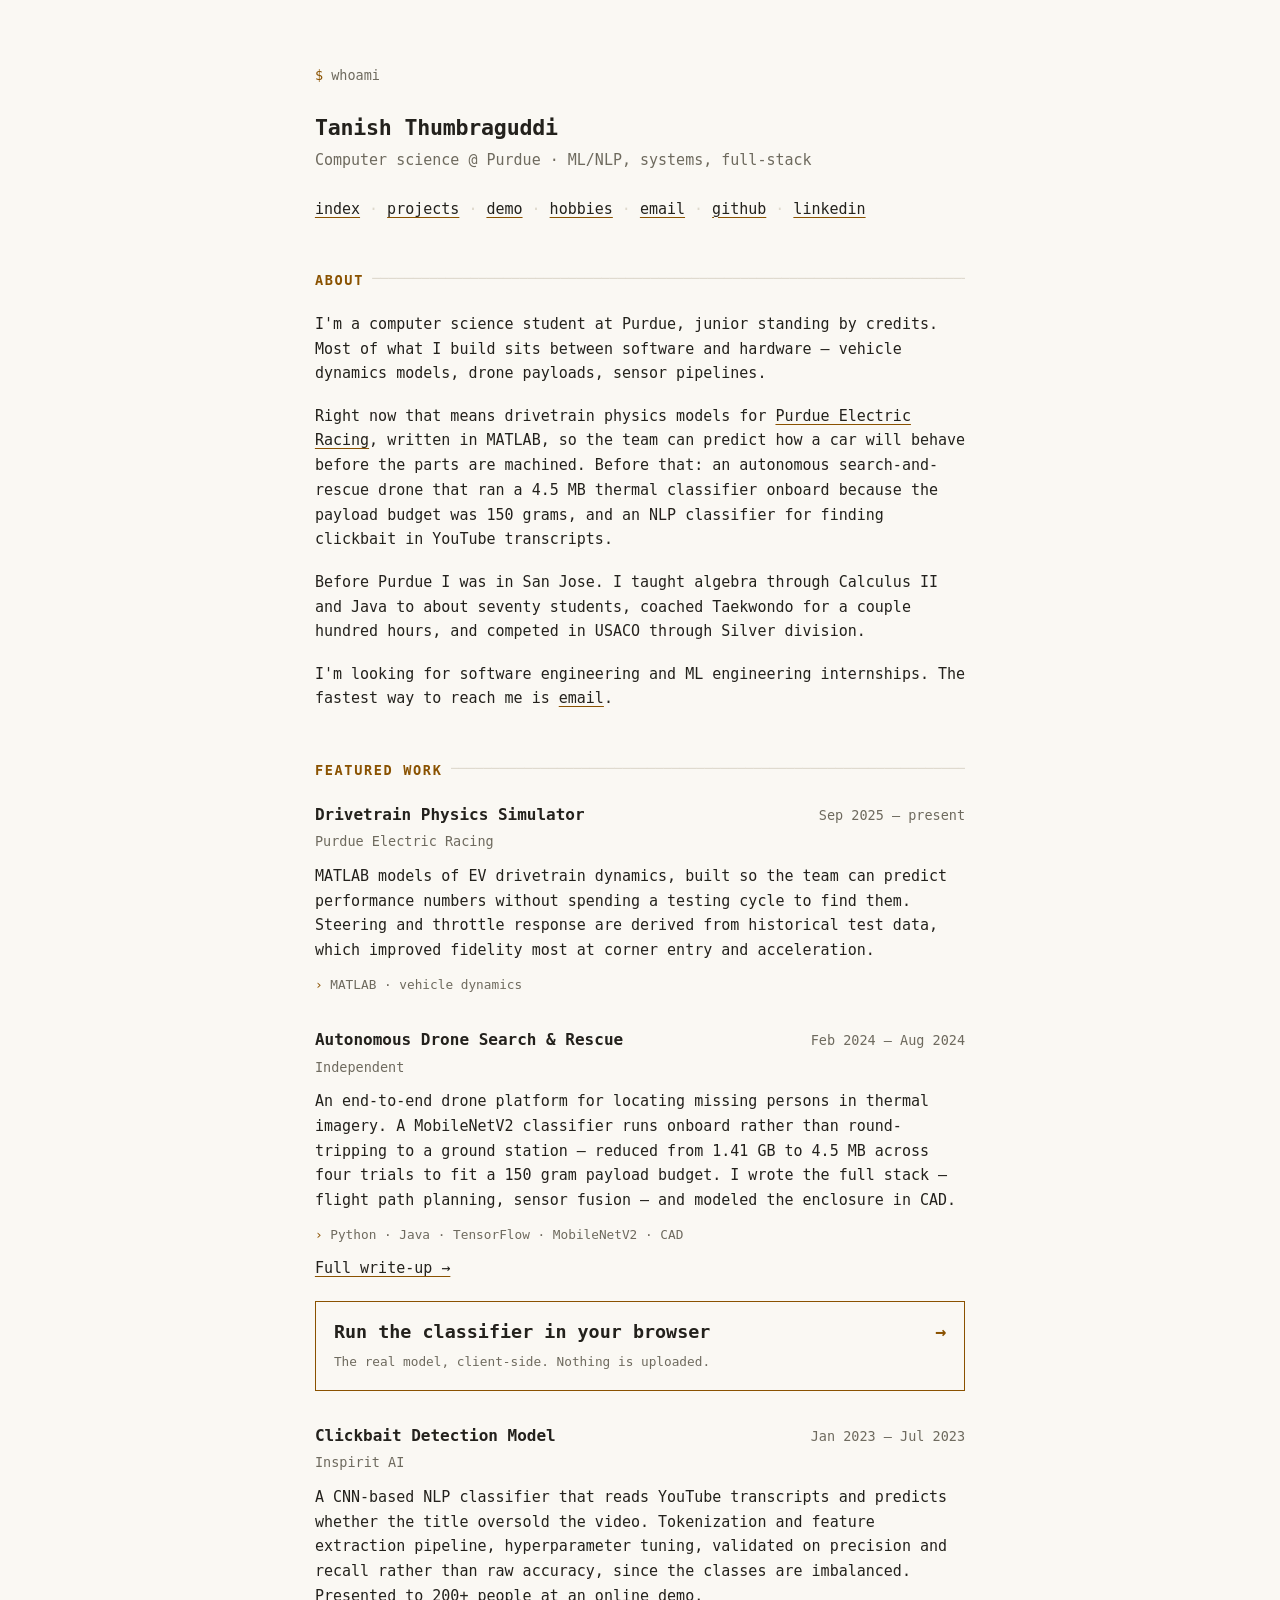
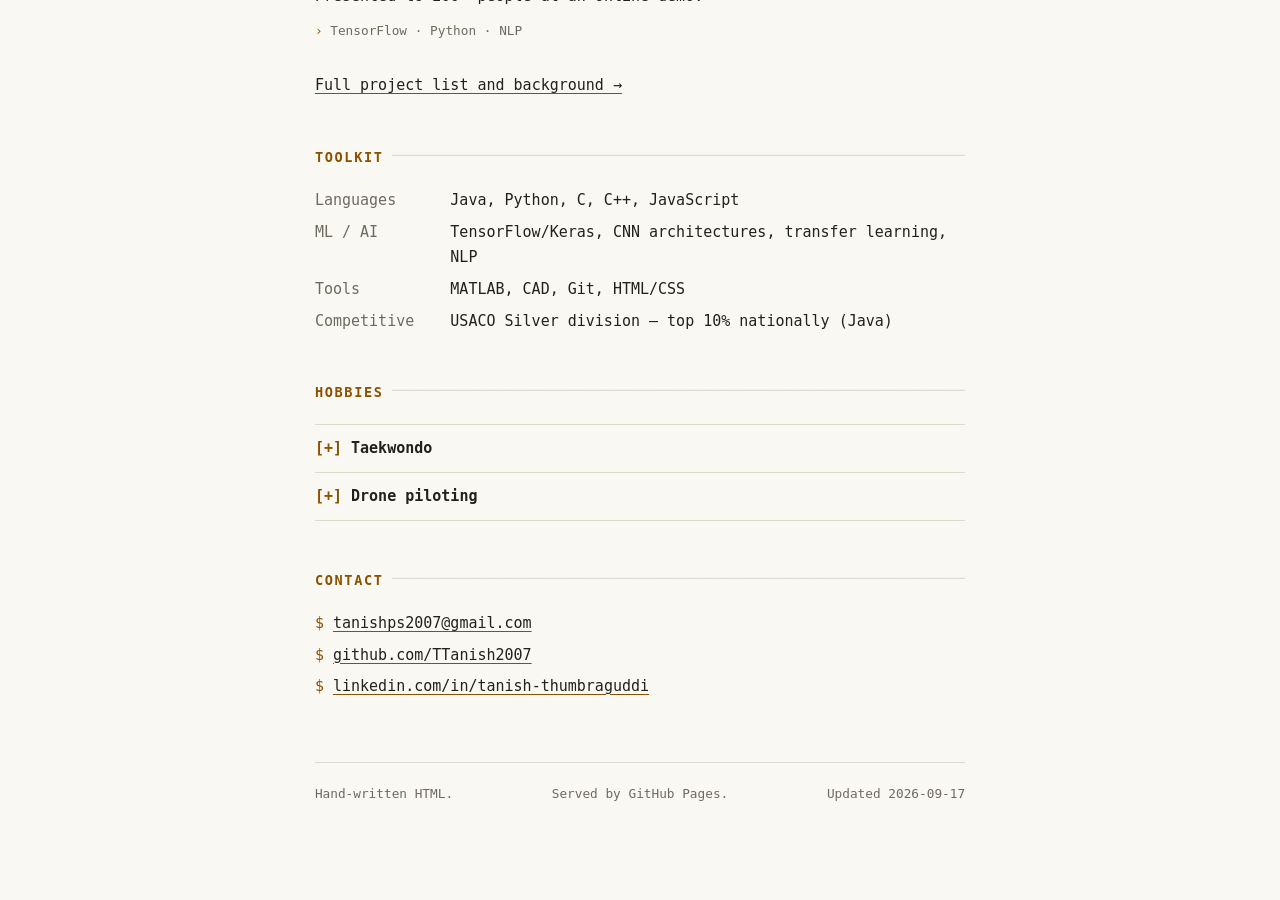
==== commit 7ee6ead6: "Drop the "no JavaScript" framing The footers, the stylesheet header and the README all advertised th" ====
--- a/index.html
+++ b/index.html
@@ -215,7 +215,7 @@
   </main>
 
   <footer>
-    <span>Hand-written HTML. No JavaScript.</span>
+    <span>Hand-written HTML.</span>
     <span>Served by GitHub Pages.</span>
     <span>Updated <time datetime="2026-09-17">2026-09-17</time></span>
   </footer>
--- a/style.css
+++ b/style.css
@@ -1,6 +1,6 @@
 /* ==================================================================
    tanish thumbraguddi — personal site
-   hand-written css. no framework, no build step, almost no javascript.
+   hand-written css. no framework, no build step.
 
    layout notes:
    the whole thing is a fixed character-width column (--measure).
@@ -322,8 +322,7 @@
 }
 
 /* ---- folds ------------------------------------------------------ */
-/* Native <details>. The only interactive element HTML gives you without
-   JavaScript, which is why every page but the demo ships zero script.
+/* Native <details>, so a row opens without anything having to run.
 
    Both markers are four characters wide — "[+] " and "[-] " — so the
    heading text does not shift sideways when a row opens. That is the
